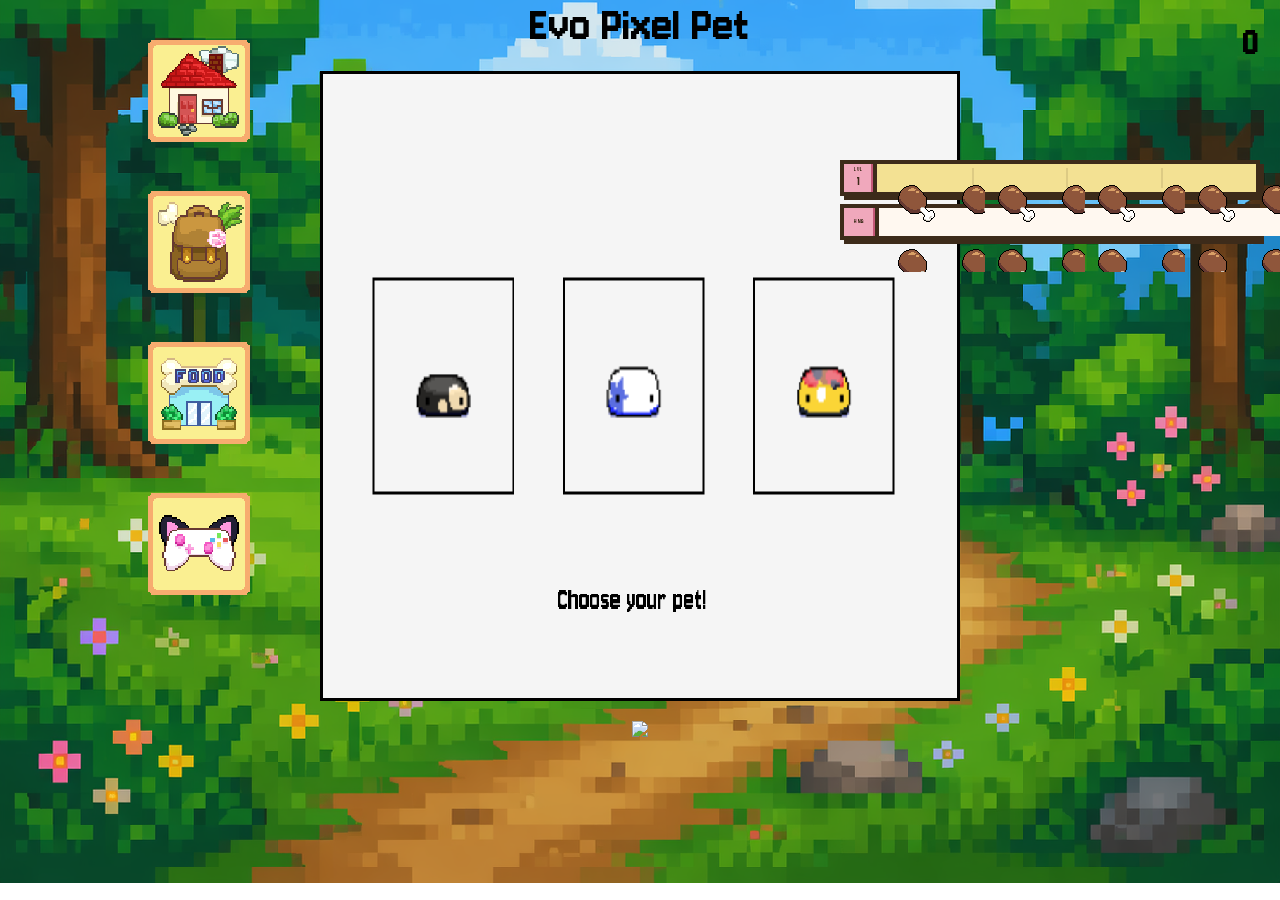
==== index.html @ 3a827e5c "coin box added back coin icon box" ====
<!DOCTYPE html>
<html lang="en">

<head>
  <meta charset="UTF-8">
  <meta name="viewport" content="width=device-width, initial-scale=1.0">

  <link rel="preconnect" href="https://fonts.googleapis.com">
  <link rel="preconnect" href="https://fonts.gstatic.com" crossorigin>
  <link href="https://fonts.googleapis.com/css2?family=Indie+Flower&family=Jersey+10&display=swap" rel="stylesheet">

  <link rel="stylesheet" href="reset.css">
  <link rel="stylesheet" href="styles.css">

  <title>Evo Pixel Pet</title>
</head>



<body>



  <h1>Evo Pixel Pet</h1>
  <p id="currency">0</p>


  <canvas id="screen" width="1000" height="700"></canvas>


  <!-- BUTTONS -->
  <div id="mainBtns">
    <button id="homeBtn">
      <img src="sprite/visuals/house-button.svg">
    </button>

    <button id="inventoryBtn">
      <img src="sprite/visuals/inventory-button.svg">
    </button>

    <button id="shopBtn">
      <img src="sprite/visuals/shop-button.svg">
    </button>

    <button id="gameBtn">
      <img src="sprite/visuals/game-button.svg">
    </button>
  </div>


  <!-- POPUPS -->
  <div id="startPopup" class="popup hidden">
    <div class="popup-box">
      <p>Reach the top without moving on RED!</p>
      <button id="startBtn">Play</button>
    </div>
  </div>

  <div id="endPopup" class="popup hidden">
    <div class="popup-box">
      <p id="endText"></p>
      <button onclick="goHome()">Go Home</button>
    </div>
  </div>

   <!-- EA start popup — added by Riley -->
  <div id="eaStartPopup" class="popup hidden">
    <div class="popup-box">
      <h2 style="margin-bottom:10px;">Enemy Avoidance</h2>
      <ul style="text-align:left; margin-bottom:14px; line-height:1.8;">
        <!--i jus did emojis bc idk what to do but they are just placeholders-->
        <li>👾 5 enemies spawn around the arena</li>
        <li>⏳ 3-second countdown locks movement</li>
        <li>🏃 After countdown — run! Enemies chase you</li>
        <li>⏱ Survive <strong>10 seconds</strong> to win</li>
        <li>💀 If an enemy touches you, you lose</li>
        <li>⬆️ Use arrow keys to move</li>
      </ul>
      <button id="eaStartBtn">Play</button>
    </div>
  </div>

  <!-- EA end popup — added by Riley -->
  <div id="eaEndPopup" class="popup hidden">
    <div class="popup-box">
      <p id="eaEndText" style="font-size:20px; margin-bottom:8px;"></p>
      <p id="eaRewards" style="font-size:16px; margin-bottom:14px; color:#555;"></p>
      <button id="eaHomeBtn">🏠 Home</button>
    </div>
  </div>

  <img id="coinBox" src="sprite/visuals/coin-bar.svg">




  <!--
//----LOGIC STEPS----//

//---GOAL OF THE GAME--//
//-----level up your pet by playing mini games to obtain exp. and currency to buy food to keep your pet alive. you want to have your pet as high of a level as you can

//---Have a pop up box when the page starts giving you instructions on how to take care of your pet, basic game play and features. the room your pet stays in is in the background.

//---After you've gone through the game play, you can select a pet/egg to start with. The user picks their pet and are then transported to the room with their pet in the center and the GUI around the screen.

//---features---//

//---An inventory the user can collect consumables.

//---A shop to buy food/medicine

//---MINI GAMES: 
// 1.) maze game where you have to complete the maze in the alotted time, if you win you gain 10 coins, if you dont complete the maze within the time limit, your pet loses stats, giving the game more gameplay by having the risk of losing your pet. 
//2.)

-->
 <script src="enemy-avoidance.js"></script>
<script src="red-light-green-light.js"></script>
<script src="pet-movement.js"></script>
<script src="script.js"></script>
<script src="canvas.js"></script>
<script src="food-exp-bars.js"></script>

 
</body>

</html>
---- styles.css ----
* {
  box-sizing: border-box;
  image-rendering: pixelated;
}
 
body {
  text-align: center;
  font-family: "Jersey 10", sans-serif;
}
 
body {
  background-image: url("img/pixelback.png");
  background-size: cover;
  background-position: center;
  background-repeat: no-repeat;
}

canvas {
  width: 50vw;
  height: 70vh;
  image-rendering: pixelated;
}
 
/* TITLE */
h1 {
  font-size: 50px;
  padding: 2vw;
  width: 400px;
  height: 40px;
  display: flex;
  align-items: center;
  justify-content: center;
  margin: auto;
}
 
/* CANVAS */
#screen {
  display: block;
  margin: 20px auto;
  border: 3px solid black;
  background: #f5f5f5;
  display: flex;
}
 
/* BUTTONS */
#mainBtns {
  background-image: none;
  display: flex;
  flex-direction: column;
  gap: 2vw;
  justify-content: center;
  align-items: center;
  position: absolute;
  top: 30px;
  left: 10vw;
}
 
button {
  background: none;
  border: none;
  padding: 10px 20px;
  cursor: pointer;
}
 
button img {
  width: 8vw;
  height: 8vw;
}
 
/* CURRENCY */
#currency {
  font-size: 45px;
  position: fixed;
  top: 20px;
  right: 20px;
}
 
/* POPUPS */
.popup {
  position: fixed;
  top: 50%;
  left: 50%;
  transform: translate(-50%, -50%);
 
  width: 300px;
  height: auto;
 
  background: white;
  border: 2px solid black;
  border-radius: 10px;
 
  display: flex;
  justify-content: center;
  align-items: center;
 
  z-index: 10;
}
 
.popup-box {
  padding: 20px;
  text-align: center;
}
 
.hidden {
  display: none;
}
 
 
/* ── XP Bar ── */
.xp-bar {
  position: fixed;
  top: 160px;
  right: 20px;
  display: flex;
  flex-direction: row;
  align-items: center;
  width: 420px;
  height: 36px;
  background: #fff8f0;
  border: 4px solid #3d2b1a;
  box-shadow: 4px 4px 0 #3d2b1a;
  overflow: visible;
  z-index: 100;
}
 
.xp-level-chip {
  flex-shrink: 0;
  height: 100%;
  background: #f0a8bc;
  border-right: 4px solid #3d2b1a;
  box-shadow: inset -2px 0 0 #c45878;
  display: flex;
  flex-direction: column;
  align-items: center;
  justify-content: center;
  padding: 0 10px;
  gap: 2px;
}
 
.xp-lvl-word {
  font-size: 6px;
  color: #3d2b1a;
  letter-spacing: 0.1em;
  font-family: "Jersey 10", sans-serif;
}
 
.xp-lvl-num {
  font-size: 14px;
  color: #3d2b1a;
  line-height: 1;
  font-family: "Jersey 10", sans-serif;
}
 
.xp-track {
  flex: 1;
  height: 100%;
  position: relative;
  overflow: hidden;
  background: #f3e193;
}
 
.xp-fill {
  position: absolute;
  left: 0;
  top: 0;
  height: 100%;
  width: 0%;
  background: repeating-linear-gradient(
    90deg,
    #f0a8bc 0px,
    #f0a8bc 5px,
    #e07898 5px,
    #e07898 6px
  );
  transform-origin: left center;
  overflow: hidden;
}
 
.xp-fill.bump {
  animation: xpBarBump 0.35s ease;
}
 
.xp-tick {
  position: absolute;
  top: 15%;
  height: 70%;
  width: 2px;
  background: #3d2b1a;
  opacity: 0.12;
  z-index: 2;
}
 
.xp-floater {
  position: absolute;
  top: -28px;
  right: 12px;
  font-size: 9px;
  color: #f0d040;
  text-shadow: 1px 1px 0 #3d2b1a;
  white-space: nowrap;
  animation: xpFloatUp 1.3s ease-out forwards;
  pointer-events: none;
  font-family: "Jersey 10", sans-serif;
}
 
 
/* ── Hunger Bar ── */
.hunger-bar {
  position: fixed;
  top: 204px; /* sits flush under the XP bar (160 + 36 + 8 gap) */
  right: 20px;
  display: flex;
  flex-direction: row;
  align-items: center;
  width: 420px;
  height: 36px;
  background: #fff8f0;
  border: 4px solid #3d2b1a;
  box-shadow: 4px 4px 0 #3d2b1a;
  z-index: 100;
}
 
.hunger-chip {
  flex-shrink: 0;
  height: 100%;
  background: #f0a8bc;
  border-right: 4px solid #3d2b1a;
  box-shadow: inset -2px 0 0 #c45878;
  display: flex;
  align-items: center;
  justify-content: center;
  padding: 0 10px;
}
 
.hunger-label {
  font-size: 6px;
  color: #3d2b1a;
  letter-spacing: 0.1em;
  font-family: "Jersey 10", sans-serif;
}
 
.hunger-slots {
  flex: 1;
  height: 100%;
  display: flex;
  flex-direction: row;
  align-items: center;
  justify-content: space-evenly;
  padding: 0 6px;
  background: #fff8f0;
}
 
.hunger-slot {
  width: 20px;
  height: 20px;
}
 
.hunger-slot.full {
  width: 100px;
  height: 100px;
  background: url(sprite/visuals/hungar.svg);
  background-repeat: none;
}
 
.hunger-slot.empty {
  width: 100px;
  height: 100px;
  background: url(sprite/visuals/empty-hunger.svg);
}
 
 
/* ── Keyframes ── */
@keyframes xpFloatUp {
  0%   { opacity: 1; transform: translateY(0); }
  80%  { opacity: 1; }
  100% { opacity: 0; transform: translateY(-36px); }
}
 
@keyframes xpBarBump {
  0%,100% { transform: scaleY(1); }
  50%     { transform: scaleY(1.08); }
}
 
@keyframes xpShine {
  0%   { left: -70%; }
  100% { left: 130%; }
}
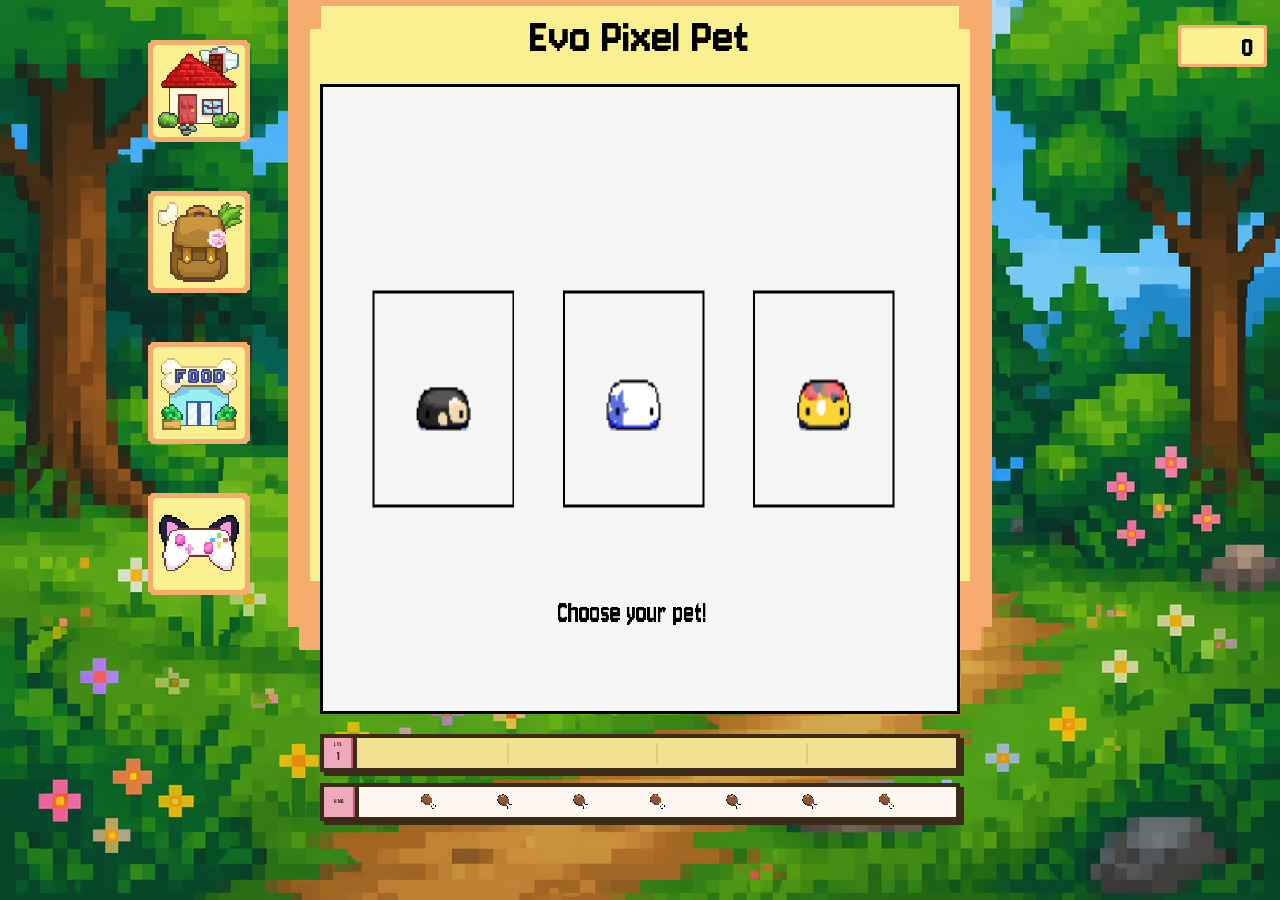
==== commit 5b5ae134: "scaling added added visual scaling as well as icon svg's" ====
--- a/index.html
+++ b/index.html
@@ -22,6 +22,7 @@
 
 
   <h1>Evo Pixel Pet</h1>
+  
   <p id="currency">0</p>
 
 
@@ -90,6 +91,9 @@
   </div>
 
   <img id="coinBox" src="sprite/visuals/coin-bar.svg">
+  <img id="titleBox" src="sprite/visuals/coin-bar.svg">
+
+  
 
 
 
--- a/styles.css
+++ b/styles.css
@@ -23,8 +23,10 @@
  
 /* TITLE */
 h1 {
+  z-index: 100;
   font-size: 50px;
   padding: 2vw;
+  padding-top: 3vw;
   width: 400px;
   height: 40px;
   display: flex;
@@ -69,10 +71,29 @@
  
 /* CURRENCY */
 #currency {
-  font-size: 45px;
-  position: fixed;
-  top: 20px;
-  right: 20px;
+  font-size: 2.5vw;
+  position: fixed;
+  top: 2.5vw;
+  right: 2vw;
+  z-index: 100;
+}
+
+#coinBox{
+  width: 7vw;
+  position: fixed;
+  top: 0.1vw;
+  right: 1vw;
+}
+
+#titleBox {
+  position: fixed;
+  margin: auto;
+  left: 0;
+  right: 0;
+  width: 55vw;
+  height: 115vw;
+  top: -33.7vw;
+  z-index: -1 !important;
 }
  
 /* POPUPS */
@@ -108,19 +129,16 @@
  
 /* ── XP Bar ── */
 .xp-bar {
-  position: fixed;
-  top: 160px;
-  right: 20px;
   display: flex;
   flex-direction: row;
   align-items: center;
-  width: 420px;
-  height: 36px;
+  width: 50vw;
+  height: 3vw;
   background: #fff8f0;
   border: 4px solid #3d2b1a;
   box-shadow: 4px 4px 0 #3d2b1a;
   overflow: visible;
-  z-index: 100;
+  margin: 0 auto 0.8vw auto;
 }
  
 .xp-level-chip {
@@ -205,20 +223,17 @@
  
  
 /* ── Hunger Bar ── */
-.hunger-bar {
-  position: fixed;
-  top: 204px; /* sits flush under the XP bar (160 + 36 + 8 gap) */
-  right: 20px;
+  .hunger-bar {
   display: flex;
   flex-direction: row;
   align-items: center;
-  width: 420px;
-  height: 36px;
+  width: 50vw;
+  height: 3vw;
   background: #fff8f0;
   border: 4px solid #3d2b1a;
   box-shadow: 4px 4px 0 #3d2b1a;
-  z-index: 100;
-}
+  margin: 0 auto;
+  }
  
 .hunger-chip {
   flex-shrink: 0;
@@ -251,21 +266,27 @@
 }
  
 .hunger-slot {
-  width: 20px;
-  height: 20px;
-}
- 
+  width: 2vw;
+  height: 2vw;
+  flex-shrink: 0;
+}
+
 .hunger-slot.full {
-  width: 100px;
-  height: 100px;
-  background: url(sprite/visuals/hungar.svg);
-  background-repeat: none;
-}
- 
+  background: url(sprite/visuals/hungar.svg) center/contain no-repeat;
+}
+
 .hunger-slot.empty {
-  width: 100px;
-  height: 100px;
-  background: url(sprite/visuals/empty-hunger.svg);
+  background: url(sprite/visuals/empty-hunger.svg) center/contain no-repeat;
+}
+
+.hud {
+  position: fixed;
+  top: 20px;
+  right: 20px;
+  display: flex;
+  flex-direction: row; /* 👈 side by side */
+  gap: 12px;
+  z-index: 100;
 }
  
  
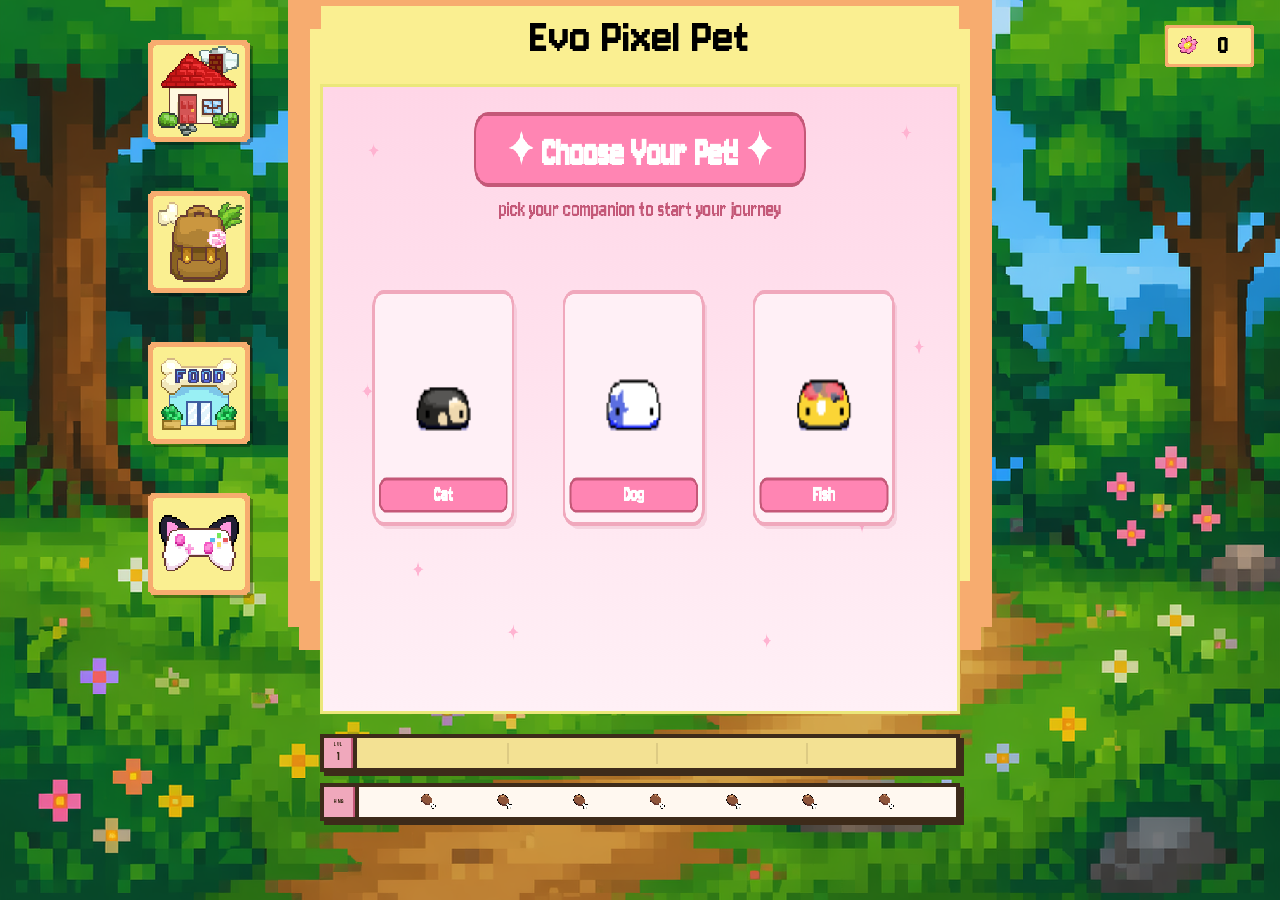
==== commit c0ba32db: "changes + shop" ====
--- a/index.html
+++ b/index.html
@@ -23,7 +23,10 @@
 
   <h1>Evo Pixel Pet</h1>
   
-  <p id="currency">0</p>
+<div id="currencyBar">
+  <img src="sprite/visuals/flower.svg" id="flowerIcon">
+  <span id="currency">0</span>
+</div>
 
 
   <canvas id="screen" width="1000" height="700"></canvas>
@@ -119,13 +122,12 @@
 //2.)
 
 -->
- <script src="enemy-avoidance.js"></script>
+<script src="script.js"></script>
+<script src="food-exp-bars.js"></script>
+<script src="pet-movement.js"></script>
 <script src="red-light-green-light.js"></script>
-<script src="pet-movement.js"></script>
-<script src="script.js"></script>
+<script src="enemy-avoidance.js"></script>
 <script src="canvas.js"></script>
-<script src="food-exp-bars.js"></script>
-
  
 </body>
 
--- a/styles.css
+++ b/styles.css
@@ -39,7 +39,7 @@
 #screen {
   display: block;
   margin: 20px auto;
-  border: 3px solid black;
+  border: 3px solid rgb(235, 231, 123);
   background: #f5f5f5;
   display: flex;
 }
@@ -56,33 +56,58 @@
   top: 30px;
   left: 10vw;
 }
- 
+
 button {
   background: none;
   border: none;
   padding: 10px 20px;
   cursor: pointer;
-}
- 
+  transition: transform 0.1s ease, filter 0.1s ease;
+}
+
+button:hover {
+  filter: brightness(1.1);
+  transform: translateY(-2px);
+}
+
+button:active {
+  transform: translateY(3px);
+  filter: brightness(0.9);
+}
+
 button img {
   width: 8vw;
   height: 8vw;
+  filter: drop-shadow(3px 3px 0px rgba(0,0,0,0.3));
+}
+
+button:active img {
+  filter: drop-shadow(1px 1px 0px rgba(0,0,0,0.2));
 }
  
 /* CURRENCY */
-#currency {
-  font-size: 2.5vw;
-  position: fixed;
-  top: 2.5vw;
-  right: 2vw;
+
+#currencyBar {
+  position: fixed;
+  top: 2vw;
+  right: 4vw;
+  display: flex;
+  align-items: center;
+  gap: 10px;
   z-index: 100;
-}
+  font-size: 30px;
+}
+
+#flowerIcon {
+  width: 3vw;
+}
+
 
 #coinBox{
   width: 7vw;
   position: fixed;
   top: 0.1vw;
-  right: 1vw;
+  right: 2vw;
 }
 
 #titleBox {
@@ -114,7 +139,7 @@
   justify-content: center;
   align-items: center;
  
-  z-index: 10;
+  z-index: 1000;
 }
  
 .popup-box {
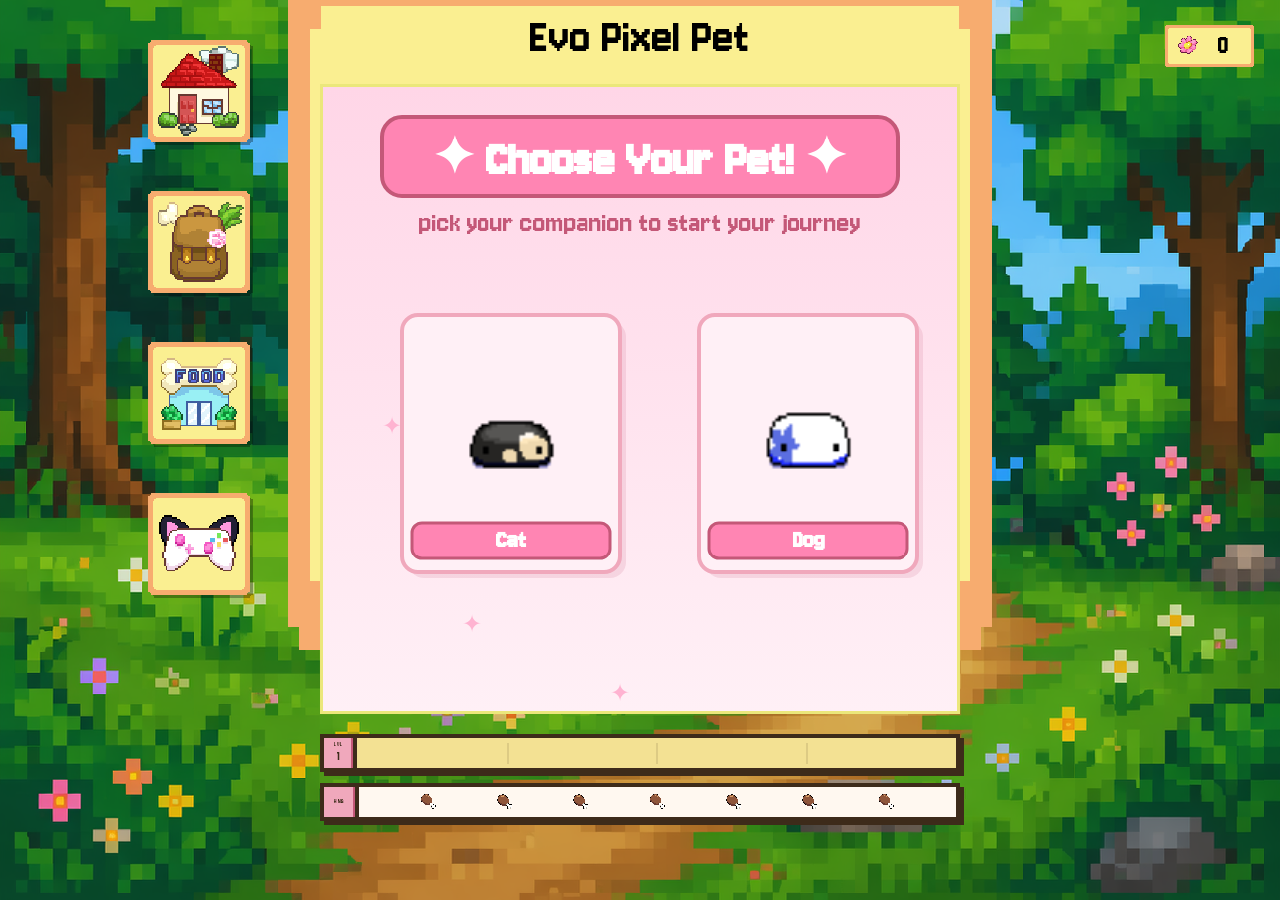
==== commit 3703d585: "refined game tweaked movement and some game mechanics, added sprite enemies" ====
--- a/index.html
+++ b/index.html
@@ -29,7 +29,7 @@
 </div>
 
 
-  <canvas id="screen" width="1000" height="700"></canvas>
+  <canvas id="screen"></canvas>
 
 
   <!-- BUTTONS -->
@@ -128,6 +128,7 @@
 <script src="red-light-green-light.js"></script>
 <script src="enemy-avoidance.js"></script>
 <script src="canvas.js"></script>
+<script src="inventory.js"></script>
  
 </body>
 
--- a/styles.css
+++ b/styles.css
@@ -16,8 +16,8 @@
 }
 
 canvas {
-  width: 50vw;
-  height: 70vh;
+  display: block;
+  margin: 20px auto;
   image-rendering: pixelated;
 }
  
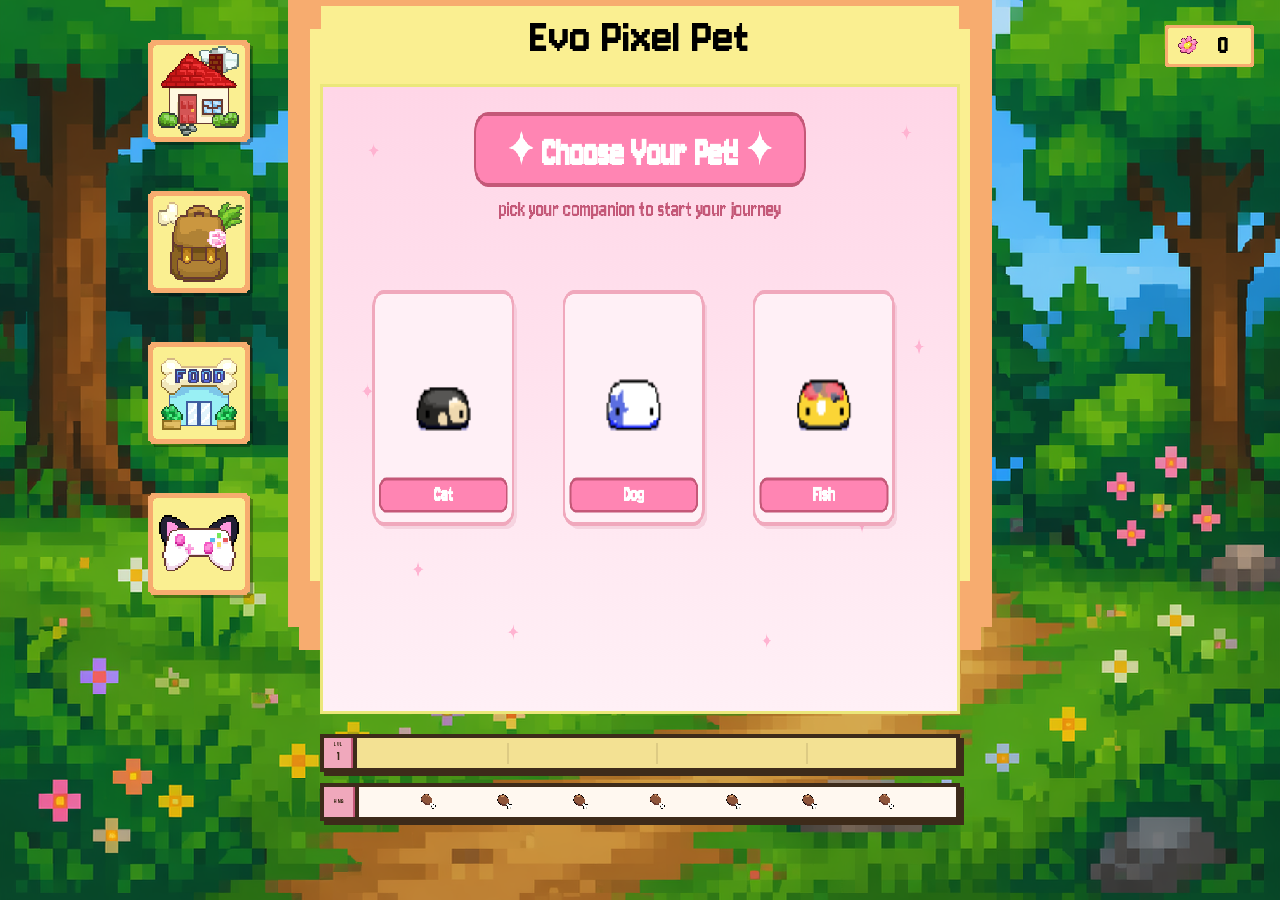
==== commit 63bd4c46: "adjusted canvas" ====
--- a/index.html
+++ b/index.html
@@ -29,7 +29,7 @@
 </div>
 
 
-  <canvas id="screen"></canvas>
+  <canvas id="screen" width="1000" height="700"></canvas>
 
 
   <!-- BUTTONS -->
--- a/styles.css
+++ b/styles.css
@@ -16,9 +16,10 @@
 }
 
 canvas {
-  display: block;
-  margin: 20px auto;
+  width: 50vw;
+  height: 70vh;
   image-rendering: pixelated;
+  margin: 0 auto;
 }
  
 /* TITLE */
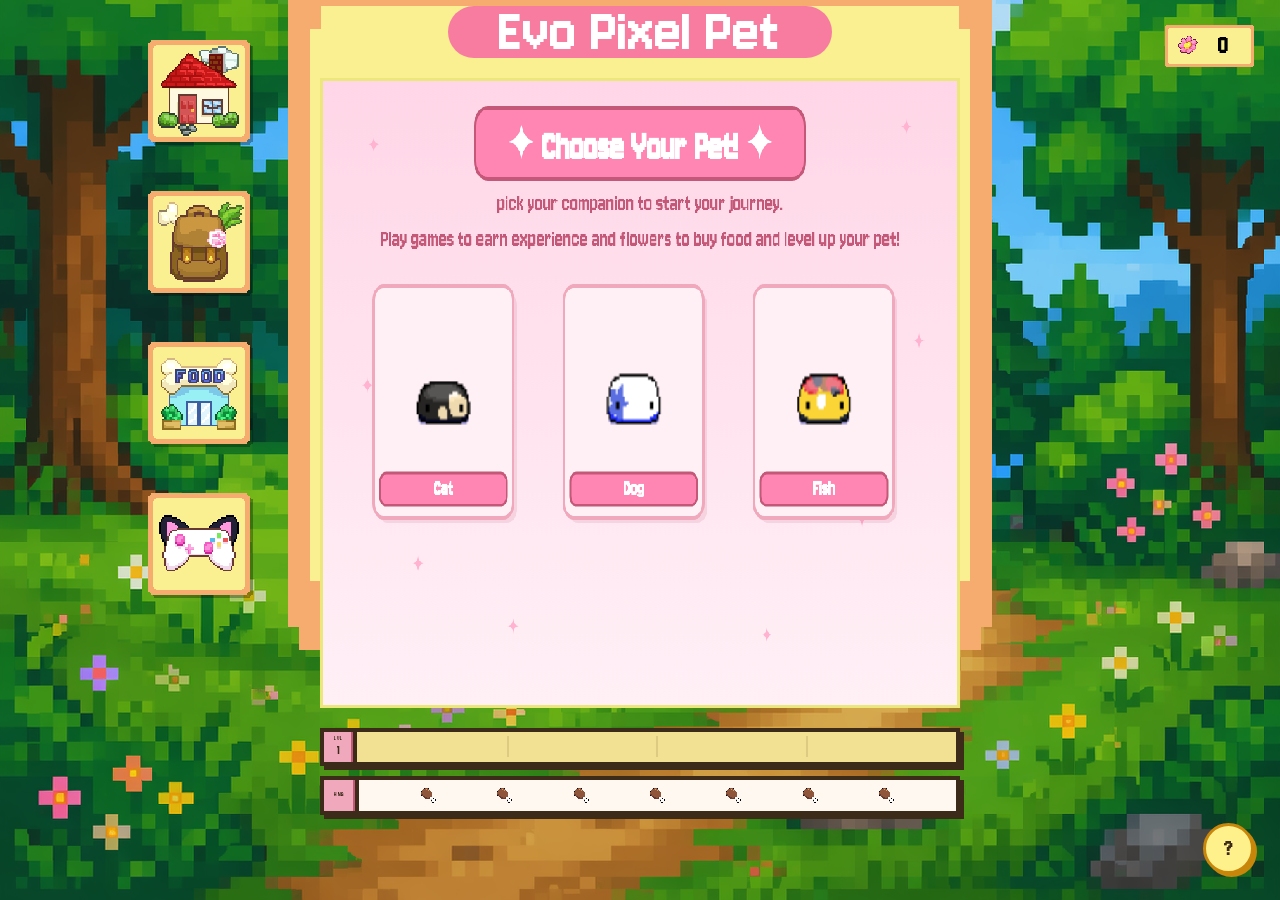
==== commit cd7d5743: "added about page" ====
--- a/index.html
+++ b/index.html
@@ -67,6 +67,19 @@
     </div>
   </div>
 
+  <div id="aboutBtn" onclick="toggleAboutPopup()">?</div>
+
+<div id="aboutPopup" class="popup hidden">
+  <div class="popup-box">
+    <h2 style="font-family:'Jersey 10'; color:#c45878; margin-bottom:12px;">About</h2>
+    <p style="font-family:'Jersey 10'; font-size:16px; line-height:1.8; text-align:left;">
+      <!-- your about text here -->
+      Evo Pixel Pet was made by WSUV DTC students Isabelle Sullivan(Lead developer, game design/development, HTML & CSS, JS), Riley Cusack(HTML, CSS, JS), & Crystal Perez-Rosas(HTML, css, JS). The game was inspired by pet games such as Talking Tom, Pou, Tamagochi, while encorperating evolution inspired by Pokemon. AI was used to vibe code game functions such as walking mechanics, canvas switiching, experience and hunger bar, shop and inventory, and game mechanics.  
+    </p>
+    <button onclick="toggleAboutPopup()" style="margin-top:12px; font-family:'Jersey 10'; font-size:18px; background:#ff85b3; color:white; border-radius:8px; padding:6px 20px;">Close</button>
+  </div>
+</div>
+
    <!-- EA start popup — added by Riley -->
   <div id="eaStartPopup" class="popup hidden">
     <div class="popup-box">
--- a/styles.css
+++ b/styles.css
@@ -25,15 +25,20 @@
 /* TITLE */
 h1 {
   z-index: 100;
-  font-size: 50px;
+  font-size: 5vw;
+  color: white;
   padding: 2vw;
-  padding-top: 3vw;
-  width: 400px;
+  /* padding-top: 3vw; */
+  width: 30vw;
   height: 40px;
   display: flex;
   align-items: center;
   justify-content: center;
   margin: auto;
+  margin-top: 0.5vw;
+  background-color:#f87ba0;
+  border-radius: 5vw;
+  
 }
  
 /* CANVAS */
@@ -314,6 +319,55 @@
   gap: 12px;
   z-index: 100;
 }
+
+#aboutBtn {
+  position: fixed;
+  bottom: 2vw;
+  right: 2vw;
+  width: 4vw;
+  height: 4vw;
+  min-width: 48px;
+  min-height: 48px;
+  background: #fef08a;
+  border: 3px solid #c8860a;
+  border-radius: 50%;
+  display: flex;
+  align-items: center;
+  justify-content: center;
+  cursor: pointer;
+  z-index: 200;
+  font-family: "Jersey 10", sans-serif;
+  font-size: 2vw;
+  color: #3d2b1a;
+  box-shadow: 3px 3px 0 #c8860a;
+  transition: transform 0.1s ease, filter 0.1s ease;
+}
+
+#aboutBtn:hover {
+  filter: brightness(1.1);
+  transform: translateY(-2px);
+}
+
+#aboutBtn:active {
+  transform: translateY(2px);
+  box-shadow: 1px 1px 0 #c8860a;
+}
+
+#aboutPopup {
+  width: 70vw;
+  max-width: 800px;
+  min-height: 400px;
+}
+
+#aboutPopup .popup-box {
+  width: 100%;
+  padding: 40px;
+}
+
+#aboutPopup p {
+  font-size: 20px;
+  line-height: 2;
+}
  
  
 /* ── Keyframes ── */
